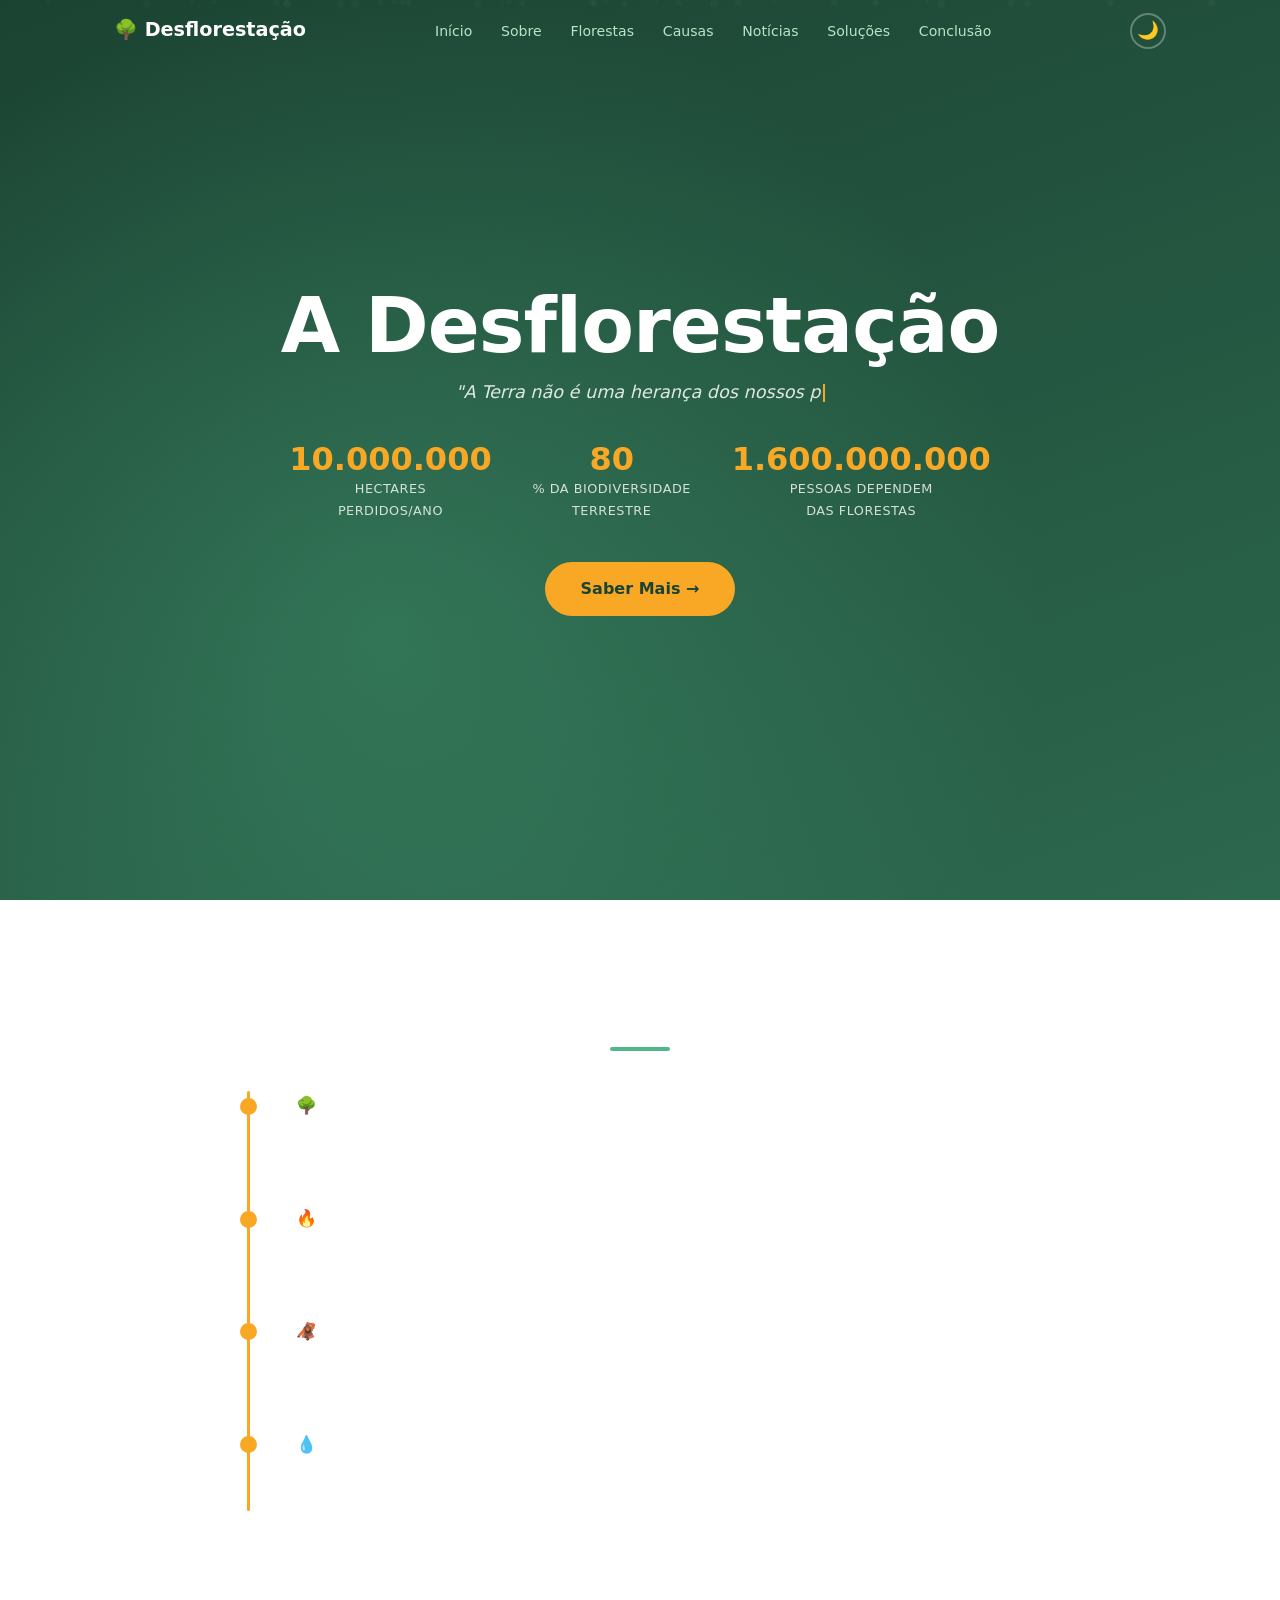
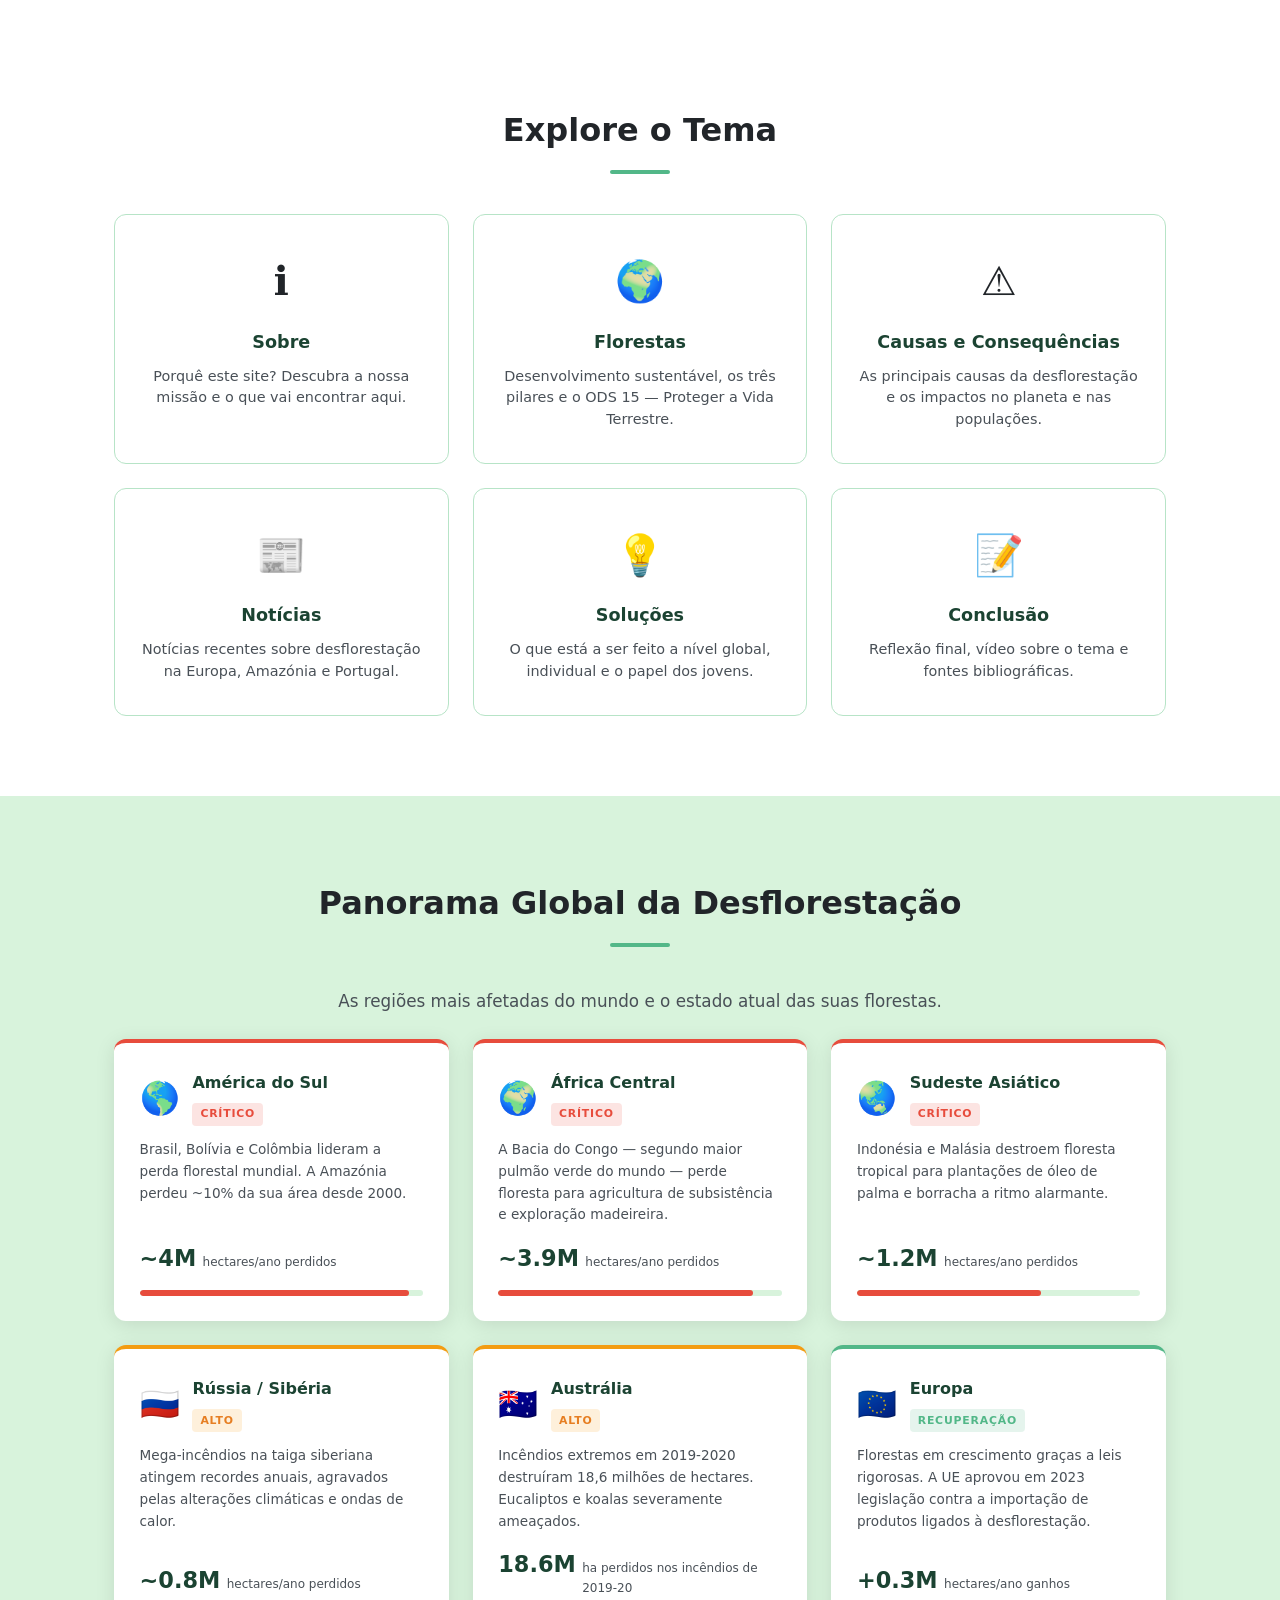
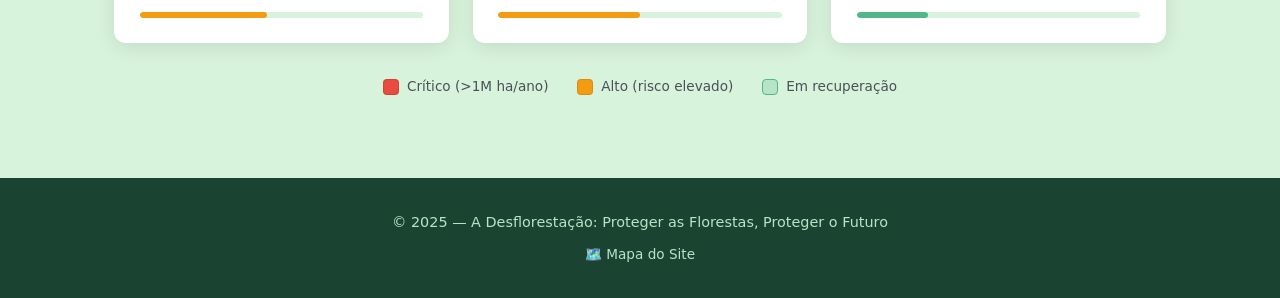
==== desflorestacao/index.html @ 80fd644a "Organizar: mover site desflorestacao para subpasta" ====
<!DOCTYPE html>
<html lang="pt">
<head>
    <meta charset="UTF-8">
    <meta name="viewport" content="width=device-width, initial-scale=1.0">
    <meta name="description" content="A desflorestação: causas, consequências e soluções para proteger as florestas e o futuro do planeta.">
    <title>A Desflorestação — Proteger as Florestas, Proteger o Futuro</title>
    <link rel="icon" href="data:image/svg+xml,<svg xmlns='http://www.w3.org/2000/svg' viewBox='0 0 100 100'><text y='.9em' font-size='90'>🌳</text></svg>">
    <link rel="stylesheet" href="css/style.css">
</head>
<body>

    <!-- Loading Screen -->
    <div class="loader-screen">
        <div class="loader-tree">
            <div class="loader-trunk"></div>
            <div class="loader-leaves"></div>
        </div>
        <p class="loader-text">A CARREGAR...</p>
    </div>

    <nav id="navbar">
        <div class="nav-container">
            <a href="index.html" class="nav-logo">🌳 Desflorestação</a>
            <button class="nav-toggle" aria-label="Menu">&#9776;</button>
            <ul class="nav-links">
                <li><a href="index.html" class="active">Início</a></li>
                <li><a href="pages/sobre.html">Sobre</a></li>
                <li><a href="pages/florestas.html">Florestas</a></li>
                <li><a href="pages/causas.html">Causas</a></li>
                <li><a href="pages/noticias.html">Notícias</a></li>
                <li><a href="pages/solucoes.html">Soluções</a></li>
                <li><a href="pages/conclusao.html">Conclusão</a></li>
            </ul>
            <button class="dark-toggle" aria-label="Modo escuro">🌙</button>
        </div>
    </nav>

    <header id="hero">
        <div class="hero-video-bg">
            <video autoplay muted loop playsinline poster="https://images.unsplash.com/photo-1448375240586-882707db888b?w=1600&q=80">
                <source src="assets/video/forest.mp4" type="video/mp4">
            </video>
        </div>
        <div class="hero-gradient-anim"></div>
        <div class="hero-overlay"></div>
        <div class="hero-particles" id="particles"></div>
        <div class="hero-content">
            <h1 class="hero-title-anim">A Desflorestação</h1>
            <div class="typewriter-quote">
                <span class="typewriter-text"></span><span class="typewriter-cursor"></span>
            </div>
            <div class="hero-stats">
                <div class="stat">
                    <span class="stat-number" data-target="10000000">0</span>
                    <span class="stat-label">hectares perdidos/ano</span>
                </div>
                <div class="stat">
                    <span class="stat-number" data-target="80">0</span>
                    <span class="stat-label">% da biodiversidade terrestre</span>
                </div>
                <div class="stat">
                    <span class="stat-number" data-target="1600000000">0</span>
                    <span class="stat-label">pessoas dependem das florestas</span>
                </div>
            </div>
            <a href="pages/sobre.html" class="btn-hero">Saber Mais →</a>
        </div>
    </header>

    <!-- Dados Impactantes (Parallax) -->
    <section class="section parallax-section parallax-facts">
        <div class="container">
            <h2 class="section-title">Sabia Que...</h2>
            <div class="facts-timeline">
                <div class="fact-item">
                    <div class="fact-marker"></div>
                    <div class="fact-content">
                        <h3>🌳 4,7 milhões de hectares por ano</h3>
                        <p>Entre 2010 e 2020, o mundo perdeu cerca de 4,7 milhões de hectares de floresta por ano — uma área equivalente ao território da Dinamarca anualmente.</p>
                    </div>
                </div>
                <div class="fact-item">
                    <div class="fact-marker"></div>
                    <div class="fact-content">
                        <h3>🔥 A Amazónia emite mais CO₂ do que absorve</h3>
                        <p>Estudos recentes mostram que partes da Floresta Amazónica já emitem mais dióxido de carbono do que absorvem, devido à desflorestação e aos incêndios.</p>
                    </div>
                </div>
                <div class="fact-item">
                    <div class="fact-marker"></div>
                    <div class="fact-content">
                        <h3>🦧 137 espécies extintas por dia</h3>
                        <p>A destruição das florestas tropicais é responsável pela extinção de aproximadamente 137 espécies de plantas, animais e insetos todos os dias.</p>
                    </div>
                </div>
                <div class="fact-item">
                    <div class="fact-marker"></div>
                    <div class="fact-content">
                        <h3>💧 As florestas regulam 75% da água doce</h3>
                        <p>As florestas são cruciais para o ciclo da água: filtram e regulam cerca de 75% dos recursos de água doce acessíveis do mundo.</p>
                    </div>
                </div>
            </div>
        </div>
    </section>

    <!-- Destaques / Cards de navegação -->
    <section class="section">
        <div class="container">
            <h2 class="section-title">Explore o Tema</h2>
            <div class="home-grid">
                <a href="pages/sobre.html" class="home-card">
                    <span class="home-card-icon">ℹ️</span>
                    <h3>Sobre</h3>
                    <p>Porquê este site? Descubra a nossa missão e o que vai encontrar aqui.</p>
                </a>
                <a href="pages/florestas.html" class="home-card">
                    <span class="home-card-icon">🌍</span>
                    <h3>Florestas</h3>
                    <p>Desenvolvimento sustentável, os três pilares e o ODS 15 — Proteger a Vida Terrestre.</p>
                </a>
                <a href="pages/causas.html" class="home-card">
                    <span class="home-card-icon">⚠️</span>
                    <h3>Causas e Consequências</h3>
                    <p>As principais causas da desflorestação e os impactos no planeta e nas populações.</p>
                </a>
                <a href="pages/noticias.html" class="home-card">
                    <span class="home-card-icon">📰</span>
                    <h3>Notícias</h3>
                    <p>Notícias recentes sobre desflorestação na Europa, Amazónia e Portugal.</p>
                </a>
                <a href="pages/solucoes.html" class="home-card">
                    <span class="home-card-icon">💡</span>
                    <h3>Soluções</h3>
                    <p>O que está a ser feito a nível global, individual e o papel dos jovens.</p>
                </a>
                <a href="pages/conclusao.html" class="home-card">
                    <span class="home-card-icon">📝</span>
                    <h3>Conclusão</h3>
                    <p>Reflexão final, vídeo sobre o tema e fontes bibliográficas.</p>
                </a>
            </div>
        </div>
    </section>

    <!-- Panorama Global -->
    <section class="section section-dark">
        <div class="container">
            <h2 class="section-title">Panorama Global da Desflorestação</h2>
            <p class="section-intro">As regiões mais afetadas do mundo e o estado atual das suas florestas.</p>
            <div class="global-grid">
                <div class="region-card region-critical">
                    <div class="region-header">
                        <span class="region-emoji">🌎</span>
                        <div>
                            <h3>América do Sul</h3>
                            <span class="region-tag critical">Crítico</span>
                        </div>
                    </div>
                    <p>Brasil, Bolívia e Colômbia lideram a perda florestal mundial. A Amazónia perdeu ~10% da sua área desde 2000.</p>
                    <div class="region-stat">
                        <span class="region-stat-num">~4M</span>
                        <span class="region-stat-label">hectares/ano perdidos</span>
                    </div>
                    <div class="region-bar"><div class="region-bar-fill" data-width="95%" style="width:0;background:#e74c3c;"></div></div>
                </div>
                <div class="region-card region-critical">
                    <div class="region-header">
                        <span class="region-emoji">🌍</span>
                        <div>
                            <h3>África Central</h3>
                            <span class="region-tag critical">Crítico</span>
                        </div>
                    </div>
                    <p>A Bacia do Congo — segundo maior pulmão verde do mundo — perde floresta para agricultura de subsistência e exploração madeireira.</p>
                    <div class="region-stat">
                        <span class="region-stat-num">~3.9M</span>
                        <span class="region-stat-label">hectares/ano perdidos</span>
                    </div>
                    <div class="region-bar"><div class="region-bar-fill" data-width="90%" style="width:0;background:#e74c3c;"></div></div>
                </div>
                <div class="region-card region-critical">
                    <div class="region-header">
                        <span class="region-emoji">🌏</span>
                        <div>
                            <h3>Sudeste Asiático</h3>
                            <span class="region-tag critical">Crítico</span>
                        </div>
                    </div>
                    <p>Indonésia e Malásia destroem floresta tropical para plantações de óleo de palma e borracha a ritmo alarmante.</p>
                    <div class="region-stat">
                        <span class="region-stat-num">~1.2M</span>
                        <span class="region-stat-label">hectares/ano perdidos</span>
                    </div>
                    <div class="region-bar"><div class="region-bar-fill" data-width="65%" style="width:0;background:#e74c3c;"></div></div>
                </div>
                <div class="region-card region-high">
                    <div class="region-header">
                        <span class="region-emoji">🇷🇺</span>
                        <div>
                            <h3>Rússia / Sibéria</h3>
                            <span class="region-tag high">Alto</span>
                        </div>
                    </div>
                    <p>Mega-incêndios na taiga siberiana atingem recordes anuais, agravados pelas alterações climáticas e ondas de calor.</p>
                    <div class="region-stat">
                        <span class="region-stat-num">~0.8M</span>
                        <span class="region-stat-label">hectares/ano perdidos</span>
                    </div>
                    <div class="region-bar"><div class="region-bar-fill" data-width="45%" style="width:0;background:#f39c12;"></div></div>
                </div>
                <div class="region-card region-high">
                    <div class="region-header">
                        <span class="region-emoji">🇦🇺</span>
                        <div>
                            <h3>Austrália</h3>
                            <span class="region-tag high">Alto</span>
                        </div>
                    </div>
                    <p>Incêndios extremos em 2019-2020 destruíram 18,6 milhões de hectares. Eucaliptos e koalas severamente ameaçados.</p>
                    <div class="region-stat">
                        <span class="region-stat-num">18.6M</span>
                        <span class="region-stat-label">ha perdidos nos incêndios de 2019-20</span>
                    </div>
                    <div class="region-bar"><div class="region-bar-fill" data-width="50%" style="width:0;background:#f39c12;"></div></div>
                </div>
                <div class="region-card region-moderate">
                    <div class="region-header">
                        <span class="region-emoji">🇪🇺</span>
                        <div>
                            <h3>Europa</h3>
                            <span class="region-tag moderate">Recuperação</span>
                        </div>
                    </div>
                    <p>Florestas em crescimento graças a leis rigorosas. A UE aprovou em 2023 legislação contra a importação de produtos ligados à desflorestação.</p>
                    <div class="region-stat">
                        <span class="region-stat-num">+0.3M</span>
                        <span class="region-stat-label">hectares/ano ganhos</span>
                    </div>
                    <div class="region-bar"><div class="region-bar-fill" data-width="25%" style="width:0;background:var(--green-light);"></div></div>
                </div>
            </div>
            <div class="map-legend" style="margin-top:2rem;">
                <div class="legend-item"><span class="legend-dot critical"></span> Crítico (&gt;1M ha/ano)</div>
                <div class="legend-item"><span class="legend-dot high"></span> Alto (risco elevado)</div>
                <div class="legend-item"><span class="legend-dot moderate"></span> Em recuperação</div>
            </div>
        </div>
    </section>

    <footer>
        <div class="container">
            <p>&copy; 2025 — A Desflorestação: Proteger as Florestas, Proteger o Futuro</p>
            <p style="margin-top:.5rem;font-size:.85rem;"><a href="sitemap.html" style="color:var(--green-pale);text-decoration:none;">🗺️ Mapa do Site</a></p>
        </div>
    </footer>

    <!-- Back to Top -->
    <button class="back-to-top" aria-label="Voltar ao topo">↑</button>

    <script src="js/script.js"></script>
</body>
</html>
---- desflorestacao/css/style.css ----
/* ===== RESET & BASE ===== */
*, *::before, *::after { margin: 0; padding: 0; box-sizing: border-box; }

:root {
    --green-dark: #1b4332;
    --green-mid: #2d6a4f;
    --green-light: #52b788;
    --green-pale: #b7e4c7;
    --green-bg: #d8f3dc;
    --accent: #f9a825;
    --white: #ffffff;
    --text: #212529;
    --text-light: #495057;
    --shadow: 0 4px 20px rgba(0,0,0,.1);
    --radius: 12px;
    --bg-body: #ffffff;
    --card-bg: #ffffff;
    --section-dark-bg: #d8f3dc;
}

/* ===== DARK MODE ===== */
[data-theme="dark"] {
    --bg-body: #0d1b12;
    --card-bg: #132a1c;
    --white: #132a1c;
    --text: #e0e0e0;
    --text-light: #adb5bd;
    --green-bg: #132a1c;
    --green-pale: #2d6a4f;
    --shadow: 0 4px 20px rgba(0,0,0,.4);
    --section-dark-bg: #0a1610;
}

[data-theme="dark"] body { background: var(--bg-body); }
[data-theme="dark"] .section-dark { background: var(--section-dark-bg); }
[data-theme="dark"] .news-card,
[data-theme="dark"] .sol-card,
[data-theme="dark"] .cause-item,
[data-theme="dark"] .conseq-card,
[data-theme="dark"] .target-card,
[data-theme="dark"] .importance-item,
[data-theme="dark"] .chain-step,
[data-theme="dark"] .success-card,
[data-theme="dark"] .home-card,
[data-theme="dark"] .pillars-card,
[data-theme="dark"] .bib-group,
[data-theme="dark"] .highlight-box { background: var(--card-bg); border-color: var(--green-mid); }
[data-theme="dark"] .page-header { background: linear-gradient(135deg, #091a0f, #163b28); }
[data-theme="dark"] footer { background: #060e09; }
[data-theme="dark"] .data-bar-track { background: #1a3d28; }
[data-theme="dark"] .facts-timeline::before { background: var(--green-mid); }
[data-theme="dark"] .fact-marker { border-color: var(--section-dark-bg); }
[data-theme="dark"] .section-title::after { background: var(--accent); }
[data-theme="dark"] .home-card:hover { box-shadow: 0 6px 30px rgba(82,183,136,.2); }

html { scroll-behavior: smooth; font-size: 16px; }

body {
    font-family: 'Segoe UI', system-ui, -apple-system, sans-serif;
    color: var(--text);
    line-height: 1.7;
    background: var(--bg-body);
    transition: background .4s, color .4s;
    cursor: url("data:image/svg+xml,<svg xmlns='http://www.w3.org/2000/svg' width='24' height='24'><text y='18' font-size='18'>🌿</text></svg>") 4 4, auto;
}

a, button, .home-card, .news-card, .sol-card, .cause-item, .conseq-card {
    cursor: url("data:image/svg+xml,<svg xmlns='http://www.w3.org/2000/svg' width='24' height='24'><text y='18' font-size='18'>🍃</text></svg>") 4 4, pointer;
}

/* ===== LOADING SCREEN ===== */
.loader-screen {
    position: fixed;
    inset: 0;
    z-index: 9999;
    background: var(--green-dark);
    display: flex;
    flex-direction: column;
    align-items: center;
    justify-content: center;
    transition: opacity .6s ease, visibility .6s ease;
}

.loader-screen.hidden {
    opacity: 0;
    visibility: hidden;
}

.loader-tree {
    position: relative;
    width: 80px;
    height: 120px;
}

.loader-trunk {
    position: absolute;
    bottom: 0;
    left: 50%;
    transform: translateX(-50%);
    width: 10px;
    height: 40px;
    background: #8B5E3C;
    border-radius: 3px;
}

.loader-leaves {
    position: absolute;
    bottom: 30px;
    left: 50%;
    margin-left: -35px;
    width: 0;
    height: 0;
    border-left: 35px solid transparent;
    border-right: 35px solid transparent;
    border-bottom: 70px solid var(--green-light);
    border-radius: 8px;
    animation: growTree 1.2s ease-out forwards;
}

.loader-leaves::after {
    content: '';
    position: absolute;
    top: 22px;
    left: 50%;
    margin-left: -25px;
    width: 0;
    height: 0;
    border-left: 25px solid transparent;
    border-right: 25px solid transparent;
    border-bottom: 50px solid var(--green-mid);
    border-radius: 6px;
    animation: growTree 1.2s ease-out .3s forwards;
    opacity: 0;
}

@keyframes growTree {
    0% { transform: scaleY(0); opacity: 0; transform-origin: bottom; }
    60% { transform: scaleY(1.1); opacity: 1; }
    100% { transform: scaleY(1); opacity: 1; }
}

.loader-text {
    color: var(--green-pale);
    margin-top: 1.5rem;
    font-size: .9rem;
    letter-spacing: 2px;
    animation: loaderPulse 1.2s ease-in-out infinite;
}

@keyframes loaderPulse {
    0%, 100% { opacity: .4; }
    50% { opacity: 1; }
}

/* ===== PAGE TRANSITION ===== */
.page-transition {
    animation: pageIn .5s ease-out;
}

@keyframes pageIn {
    from { opacity: 0; transform: translateY(15px); }
    to { opacity: 1; transform: translateY(0); }
}

.page-leave {
    animation: pageOut .3s ease-in forwards;
}

@keyframes pageOut {
    to { opacity: 0; transform: translateY(-10px); }
}

/* ===== BACK TO TOP BUTTON ===== */
.back-to-top {
    position: fixed;
    bottom: 2rem;
    right: 2rem;
    width: 48px;
    height: 48px;
    background: var(--green-light);
    color: var(--white);
    border: none;
    border-radius: 50%;
    font-size: 1.3rem;
    display: flex;
    align-items: center;
    justify-content: center;
    box-shadow: 0 4px 16px rgba(0,0,0,.2);
    opacity: 0;
    visibility: hidden;
    transform: translateY(20px);
    transition: opacity .3s, visibility .3s, transform .3s, background .2s;
    z-index: 900;
}

.back-to-top.visible {
    opacity: 1;
    visibility: visible;
    transform: translateY(0);
}

.back-to-top:hover {
    background: var(--green-mid);
    transform: translateY(-3px);
}

/* ===== DARK MODE TOGGLE ===== */
.dark-toggle {
    background: none;
    border: 2px solid rgba(255,255,255,.3);
    color: var(--green-pale);
    width: 36px;
    height: 36px;
    border-radius: 50%;
    font-size: 1.1rem;
    display: flex;
    align-items: center;
    justify-content: center;
    transition: border-color .2s, transform .2s;
    margin-left: .6rem;
    flex-shrink: 0;
}

.dark-toggle:hover {
    border-color: var(--accent);
    transform: rotate(30deg);
}

img { max-width: 100%; display: block; }

.container {
    max-width: 1100px;
    margin: 0 auto;
    padding: 0 1.5rem;
}

/* ===== NAVBAR ===== */
#navbar {
    position: fixed;
    top: 0; left: 0; right: 0;
    z-index: 1000;
    background: transparent;
    -webkit-backdrop-filter: blur(0);
    backdrop-filter: blur(0);
    transition: background .4s, backdrop-filter .4s, box-shadow .4s;
}

#navbar.scrolled {
    background: rgba(27,67,50,.95);
    -webkit-backdrop-filter: blur(10px);
    backdrop-filter: blur(10px);
    box-shadow: 0 2px 20px rgba(0,0,0,.15);
}

/* On sub-pages (no hero), navbar starts solid */
.page-header ~ .section #navbar,
body:not(:has(#hero)) #navbar {
    background: rgba(27,67,50,.95);
    -webkit-backdrop-filter: blur(10px);
    backdrop-filter: blur(10px);
}

.nav-container {
    max-width: 1100px;
    margin: 0 auto;
    padding: .8rem 1.5rem;
    display: flex;
    align-items: center;
    justify-content: space-between;
}

.nav-logo {
    color: var(--white);
    font-weight: 700;
    font-size: 1.2rem;
    text-decoration: none;
}

.nav-links {
    display: flex;
    list-style: none;
    gap: .2rem;
}

.nav-links a {
    color: var(--green-pale);
    text-decoration: none;
    padding: .4rem .8rem;
    border-radius: 6px;
    font-size: .88rem;
    transition: background .2s, color .2s;
}

.nav-links a:hover,
.nav-links a.active {
    background: rgba(255,255,255,.15);
    color: var(--white);
}

.nav-toggle {
    display: none;
    background: none;
    border: none;
    color: var(--white);
    font-size: 1.6rem;
    cursor: pointer;
}

/* ===== HERO ===== */
#hero {
    position: relative;
    min-height: 100vh;
    display: flex;
    align-items: center;
    justify-content: center;
    text-align: center;
    background: var(--green-dark);
    color: #ffffff;
    overflow: hidden;
}

.hero-video-bg {
    position: absolute;
    inset: 0;
    z-index: 0;
}

.hero-video-bg video {
    width: 100%;
    height: 100%;
    object-fit: cover;
}

/* Animated gradient fallback when no video loads */
.hero-gradient-anim {
    position: absolute;
    inset: 0;
    background: linear-gradient(160deg,
        rgba(27,67,50,.92) 0%,
        rgba(45,106,79,.85) 30%,
        rgba(82,183,136,.6) 60%,
        rgba(27,67,50,.92) 100%);
    background-size: 300% 300%;
    animation: heroGradient 10s ease infinite;
    z-index: 1;
}

@keyframes heroGradient {
    0%   { background-position: 0% 50%; }
    50%  { background-position: 100% 50%; }
    100% { background-position: 0% 50%; }
}

.hero-overlay {
    position: absolute;
    inset: 0;
    background: radial-gradient(circle at 30% 70%, rgba(82,183,136,.3), transparent 60%);
    z-index: 2;
}

.hero-content {
    position: relative;
    z-index: 3;
    padding: 2rem;
}

#hero h1 {
    font-size: clamp(2.8rem, 6vw, 5rem);
    font-weight: 800;
    margin-bottom: .6rem;
    line-height: 1.1;
    letter-spacing: -1px;
}

.hero-tagline {
    font-size: 1.25rem;
    font-style: italic;
    opacity: .9;
    margin-bottom: 2.5rem;
    max-width: 500px;
    margin-left: auto;
    margin-right: auto;
}

.btn-hero {
    display: inline-block;
    padding: .85rem 2.2rem;
    background: var(--accent);
    color: var(--green-dark);
    font-weight: 700;
    text-decoration: none;
    border-radius: 50px;
    font-size: 1rem;
    transition: transform .2s, box-shadow .2s;
}

.btn-hero:hover {
    transform: translateY(-2px);
    box-shadow: 0 6px 24px rgba(249,168,37,.4);
}

/* ===== TYPEWRITER ===== */
.typewriter-quote {
    font-size: 1.1rem;
    font-style: italic;
    color: rgba(255,255,255,.85);
    min-height: 1.6em;
    margin-top: .5rem;
    margin-bottom: 2rem;
}

.typewriter-cursor {
    display: inline-block;
    width: 2px;
    height: 1em;
    background: var(--accent);
    margin-left: 2px;
    animation: blink .7s step-end infinite;
    vertical-align: text-bottom;
}

@keyframes blink {
    50% { opacity: 0; }
}

/* ===== SECTIONS ===== */
.section {
    padding: 5rem 0;
}

.section-dark {
    background: var(--green-bg);
    transition: background .4s;
}

/* ===== PARALLAX ===== */
.parallax-section {
    background-attachment: fixed;
    background-size: cover;
    background-position: center;
    background-repeat: no-repeat;
}

.parallax-facts {
    background-image: linear-gradient(rgba(27,67,50,.9), rgba(27,67,50,.92)),
        url('https://images.unsplash.com/photo-1448375240586-882707db888b?w=1600&q=80');
    color: #ffffff;
}

.parallax-facts .section-title,
.parallax-facts .fact-content h3 { color: #ffffff; }
.parallax-facts .fact-content p { color: rgba(255,255,255,.8); }
.parallax-facts .fact-marker { background: var(--accent); border-color: transparent; }
.parallax-facts .facts-timeline::before { background: var(--accent); }

.section-accent {
    background: linear-gradient(135deg, var(--green-dark), var(--green-mid));
    color: var(--white);
}

.section-title {
    font-size: 2rem;
    font-weight: 800;
    text-align: center;
    margin-bottom: 2.5rem;
    position: relative;
}

.section-title::after {
    content: '';
    display: block;
    width: 60px;
    height: 4px;
    background: var(--green-light);
    margin: .8rem auto 0;
    border-radius: 2px;
}

.section-accent .section-title::after {
    background: var(--accent);
}

.section-intro {
    max-width: 800px;
    margin: 0 auto 1.5rem;
    text-align: center;
    color: var(--text-light);
    font-size: 1.05rem;
}

.subsection-title {
    font-size: 1.4rem;
    color: var(--green-dark);
    text-align: center;
    margin: 3rem 0 1.5rem;
}

/* ===== SOBRE / ABOUT ===== */
.about-grid {
    display: grid;
    grid-template-columns: 1.2fr 1fr;
    gap: 2.5rem;
    align-items: start;
}

.about-text p { margin-bottom: 1rem; font-size: 1.05rem; }

.pillars-card {
    background: var(--white);
    border: 1px solid var(--green-pale);
    border-radius: var(--radius);
    padding: 2rem;
    box-shadow: var(--shadow);
    text-align: center;
}

.pillars-card h3 {
    color: var(--green-dark);
    margin-bottom: 1.5rem;
}

.pillars {
    display: flex;
    gap: 1.2rem;
    justify-content: center;
}

.pillar {
    display: flex;
    flex-direction: column;
    align-items: center;
    gap: .4rem;
}

.pillar-icon { font-size: 2rem; }

.pillar-name {
    font-size: .85rem;
    font-weight: 600;
    color: var(--green-dark);
}

/* ===== ODS 15 ===== */
.ods-content {
    display: flex;
    align-items: center;
    gap: 2.5rem;
    max-width: 800px;
    margin: 0 auto;
}

.ods-badge {
    flex-shrink: 0;
    width: 120px;
    height: 120px;
    background: linear-gradient(135deg, #56c02b, #3da51c);
    border-radius: var(--radius);
    display: flex;
    flex-direction: column;
    align-items: center;
    justify-content: center;
    color: var(--white);
    box-shadow: var(--shadow);
}

.ods-number {
    font-size: 2.5rem;
    font-weight: 900;
    line-height: 1;
}

.ods-label {
    font-size: .7rem;
    font-weight: 700;
    text-transform: uppercase;
    letter-spacing: 1px;
    text-align: center;
}

.ods-text p {
    font-size: 1.05rem;
    line-height: 1.8;
    color: var(--text);
    margin-bottom: .8rem;
}

/* ===== HIGHLIGHT BOXES ===== */
.highlight-boxes {
    display: grid;
    grid-template-columns: 1fr 1fr;
    gap: 1.5rem;
    margin: 2rem 0;
}

.highlight-box {
    background: linear-gradient(135deg, var(--green-bg), #e8f5e9);
    border-radius: var(--radius);
    padding: 1.8rem;
    border-left: 4px solid var(--green-light);
}

.highlight-box h3 {
    font-size: 1.1rem;
    margin-bottom: .6rem;
    color: var(--green-dark);
}

.highlight-box p {
    font-size: .95rem;
    color: var(--text-light);
    line-height: 1.6;
}

/* ===== CAUSES GRID ===== */
.causes-grid {
    display: grid;
    grid-template-columns: repeat(4, 1fr);
    gap: 1.5rem;
}

.cause-item {
    text-align: center;
    padding: 1.8rem 1rem;
    background: var(--white);
    border: 1px solid var(--green-pale);
    border-radius: var(--radius);
    transition: transform .2s, box-shadow .2s;
}

.cause-item:hover {
    transform: translateY(-4px);
    box-shadow: var(--shadow);
}

.cause-icon {
    font-size: 2.5rem;
    margin-bottom: .8rem;
}

.cause-item h4 {
    font-size: .95rem;
    color: var(--green-dark);
    margin-bottom: .5rem;
}

.cause-item p {
    font-size: .85rem;
    color: var(--text-light);
    line-height: 1.5;
}

/* ===== CONSEQUENCES ===== */
.consequences-grid {
    display: grid;
    grid-template-columns: repeat(4, 1fr);
    gap: 1.5rem;
}

.conseq-card {
    background: var(--white);
    border-radius: var(--radius);
    padding: 2rem 1.2rem;
    text-align: center;
    box-shadow: var(--shadow);
    transition: transform .2s;
}

.conseq-card:hover { transform: translateY(-4px); }

.conseq-icon {
    font-size: 2.5rem;
    margin-bottom: .8rem;
}

.conseq-card h3 {
    font-size: 1rem;
    color: var(--green-dark);
    margin-bottom: .5rem;
}

.conseq-card p {
    font-size: .88rem;
    color: var(--text-light);
    line-height: 1.5;
}

/* ===== NOTÍCIAS ===== */
.news-grid {
    display: grid;
    grid-template-columns: repeat(auto-fit, minmax(280px, 1fr));
    gap: 1.5rem;
}

.news-card {
    background: var(--white);
    border-radius: var(--radius);
    padding: 1.5rem;
    box-shadow: var(--shadow);
    display: flex;
    flex-direction: column;
    gap: .5rem;
    transition: transform .2s;
    border-top: 3px solid var(--green-light);
}

.news-card:hover { transform: translateY(-4px); }

.news-source {
    background: var(--green-light);
    color: var(--white);
    font-size: .72rem;
    font-weight: 700;
    padding: .2rem .6rem;
    border-radius: 4px;
    align-self: flex-start;
    text-transform: uppercase;
    letter-spacing: .5px;
}

.news-date {
    font-size: .8rem;
    color: var(--text-light);
}

.news-card h3 {
    font-size: .95rem;
    line-height: 1.4;
    color: var(--green-dark);
}

.news-link {
    display: inline-block;
    margin-top: auto;
    padding: .4rem .8rem;
    font-size: .82rem;
    font-weight: 600;
    color: var(--green-light);
    border: 1.5px solid var(--green-light);
    border-radius: 6px;
    text-decoration: none;
    align-self: flex-start;
    transition: background .2s, color .2s;
}

.news-link:hover {
    background: var(--green-light);
    color: var(--white);
}

/* ===== SOLUÇÕES ===== */
.solution-block {
    margin-bottom: 3rem;
}

.solution-heading {
    font-size: 1.4rem;
    color: var(--green-dark);
    margin-bottom: 1.5rem;
    display: flex;
    align-items: center;
    gap: .8rem;
}

.sol-num {
    width: 36px;
    height: 36px;
    background: var(--green-light);
    color: var(--white);
    border-radius: 50%;
    display: flex;
    align-items: center;
    justify-content: center;
    font-size: 1rem;
    font-weight: 800;
    flex-shrink: 0;
}

.solution-cards {
    display: grid;
    grid-template-columns: repeat(auto-fit, minmax(240px, 1fr));
    gap: 1.2rem;
}

.sol-card {
    background: var(--white);
    border: 1px solid var(--green-pale);
    border-radius: var(--radius);
    padding: 1.5rem;
    transition: box-shadow .2s, transform .2s;
}

.sol-card:hover {
    box-shadow: var(--shadow);
    transform: translateY(-3px);
}

.sol-card h4 {
    font-size: 1rem;
    margin-bottom: .6rem;
    color: var(--green-dark);
}

.sol-card p {
    font-size: .9rem;
    color: var(--text-light);
    line-height: 1.6;
}

/* ===== VÍDEO ===== */
.video-wrapper {
    position: relative;
    width: 100%;
    max-width: 750px;
    margin: 0 auto;
    padding-top: 56.25%;
    border-radius: var(--radius);
    overflow: hidden;
    box-shadow: var(--shadow);
}

.video-wrapper iframe {
    position: absolute;
    top: 0; left: 0;
    width: 100%;
    height: 100%;
    border: none;
}

/* ===== CONCLUSÃO ===== */
.conclusion-content {
    max-width: 800px;
    margin: 0 auto;
}

.conclusion-content p {
    margin-bottom: 1.2rem;
    font-size: 1.05rem;
    line-height: 1.8;
    opacity: .95;
}

.conclusion-content blockquote {
    margin-top: 2rem;
    padding: 1.5rem 2rem;
    background: rgba(255,255,255,.12);
    border-left: 4px solid var(--accent);
    border-radius: 0 var(--radius) var(--radius) 0;
    font-style: italic;
    font-size: 1.15rem;
    line-height: 1.7;
}

/* ===== BIBLIOGRAFIA ===== */
.bib-grid {
    display: grid;
    grid-template-columns: repeat(auto-fit, minmax(300px, 1fr));
    gap: 2rem;
}

.bib-group {
    background: var(--green-bg);
    border-radius: var(--radius);
    padding: 1.5rem;
}

.bib-group h3 {
    font-size: 1rem;
    color: var(--green-dark);
    margin-bottom: 1rem;
    padding-bottom: .5rem;
    border-bottom: 2px solid var(--green-pale);
}

.bib-group ul {
    list-style: none;
    display: flex;
    flex-direction: column;
    gap: .8rem;
}

.bib-group li {
    font-size: .9rem;
    line-height: 1.5;
    padding-left: 1rem;
    border-left: 2px solid var(--green-light);
    color: var(--text-light);
}

/* ===== PAGE HEADER (sub-pages) ===== */
.page-header {
    padding: 7rem 1.5rem 3rem;
    text-align: center;
    background: linear-gradient(135deg, var(--green-dark), var(--green-mid));
    color: var(--white);
}

.page-header h1 {
    font-size: clamp(2rem, 4vw, 3rem);
    font-weight: 800;
    letter-spacing: -0.5px;
}

.page-header-accent {
    background: linear-gradient(135deg, var(--green-dark), var(--green-mid));
}

/* ===== HOME GRID (index) ===== */
.home-grid {
    display: grid;
    grid-template-columns: repeat(auto-fit, minmax(280px, 1fr));
    gap: 1.5rem;
}

.home-card {
    display: flex;
    flex-direction: column;
    align-items: center;
    text-align: center;
    background: var(--white);
    border: 1px solid var(--green-pale);
    border-radius: var(--radius);
    padding: 2rem 1.5rem;
    text-decoration: none;
    color: var(--text);
    transition: transform .2s, box-shadow .2s;
}

.home-card:hover {
    transform: translateY(-6px);
    box-shadow: var(--shadow);
}

.home-card-icon {
    font-size: 2.5rem;
    margin-bottom: .8rem;
}

.home-card h3 {
    font-size: 1.1rem;
    color: var(--green-dark);
    margin-bottom: .5rem;
}

.home-card p {
    font-size: .9rem;
    color: var(--text-light);
    line-height: 1.5;
}

/* ===== PAGE NAV (prev/next) ===== */
.page-nav {
    padding: 2rem 0;
    border-top: 1px solid var(--green-pale);
}

.page-nav .container {
    display: flex;
    justify-content: space-between;
    align-items: center;
}

.page-nav-link {
    display: inline-flex;
    align-items: center;
    gap: .4rem;
    padding: .6rem 1.2rem;
    text-decoration: none;
    color: var(--green-dark);
    font-weight: 600;
    font-size: .95rem;
    border-radius: 8px;
    transition: background .2s, color .2s;
}

.page-nav-link:hover {
    background: var(--green-bg);
    color: var(--green-mid);
}

.page-nav-link.next {
    margin-left: auto;
}

/* ===== FOOTER ===== */
footer {
    background: var(--green-dark);
    color: var(--green-pale);
    text-align: center;
    padding: 2rem 1rem;
    font-size: .9rem;
}

/* ===== HERO ENHANCEMENTS ===== */
.hero-particles {
    position: absolute;
    inset: 0;
    overflow: hidden;
    z-index: 0;
}

.particle {
    position: absolute;
    width: 6px;
    height: 6px;
    background: rgba(255,255,255,.25);
    border-radius: 50%;
    animation: floatUp linear infinite;
}

@keyframes floatUp {
    0% { transform: translateY(0) scale(1); opacity: 0; }
    10% { opacity: 1; }
    90% { opacity: 1; }
    100% { transform: translateY(-100vh) scale(0); opacity: 0; }
}

.hero-title-anim {
    animation: slideInDown .8s ease-out;
}

@keyframes slideInDown {
    from { opacity: 0; transform: translateY(-40px); }
    to { opacity: 1; transform: translateY(0); }
}

.hero-stats {
    display: flex;
    gap: 2.5rem;
    justify-content: center;
    margin: 2rem 0 2.5rem;
    flex-wrap: wrap;
}

.stat {
    display: flex;
    flex-direction: column;
    align-items: center;
    animation: fadeInUp .6s ease-out both;
}

.stat:nth-child(1) { animation-delay: .3s; }
.stat:nth-child(2) { animation-delay: .5s; }
.stat:nth-child(3) { animation-delay: .7s; }

@keyframes fadeInUp {
    from { opacity: 0; transform: translateY(20px); }
    to { opacity: 1; transform: translateY(0); }
}

.stat-number {
    font-size: 2rem;
    font-weight: 900;
    color: var(--accent);
    line-height: 1.2;
}

.stat-label {
    font-size: .8rem;
    opacity: .8;
    text-transform: uppercase;
    letter-spacing: .5px;
    max-width: 160px;
    text-align: center;
}

/* ===== FACTS TIMELINE ===== */
.facts-timeline {
    position: relative;
    padding-left: 2rem;
    max-width: 800px;
    margin: 0 auto;
}

.facts-timeline::before {
    content: '';
    position: absolute;
    left: 7px;
    top: 0;
    bottom: 0;
    width: 3px;
    background: var(--green-light);
    border-radius: 2px;
}

.fact-item {
    position: relative;
    margin-bottom: 2rem;
    padding-left: 1.5rem;
}

.fact-marker {
    position: absolute;
    left: -2rem;
    top: .4rem;
    width: 17px;
    height: 17px;
    background: var(--green-light);
    border: 3px solid var(--green-bg);
    border-radius: 50%;
    z-index: 1;
}

.fact-content h3 {
    font-size: 1.05rem;
    color: var(--green-dark);
    margin-bottom: .3rem;
}

.fact-content p {
    font-size: .93rem;
    color: var(--text-light);
    line-height: 1.6;
}

/* ===== TARGETS GRID (ODS metas) ===== */
.targets-grid {
    display: grid;
    grid-template-columns: repeat(auto-fit, minmax(240px, 1fr));
    gap: 1.5rem;
}

.target-card {
    background: var(--white);
    border-radius: var(--radius);
    padding: 1.5rem;
    border-left: 4px solid var(--green-light);
    box-shadow: var(--shadow);
    transition: transform .2s;
}

.target-card:hover { transform: translateY(-3px); }

.target-num {
    display: inline-block;
    background: var(--green-light);
    color: var(--white);
    font-weight: 800;
    font-size: .85rem;
    padding: .2rem .6rem;
    border-radius: 4px;
    margin-bottom: .6rem;
}

.target-card p {
    font-size: .9rem;
    color: var(--text-light);
    line-height: 1.6;
}

/* ===== IMPORTANCE GRID ===== */
.importance-grid {
    display: grid;
    grid-template-columns: repeat(3, 1fr);
    gap: 1.5rem;
}

.importance-item {
    background: var(--white);
    border-radius: var(--radius);
    padding: 2rem 1.5rem;
    text-align: center;
    box-shadow: var(--shadow);
    transition: transform .3s;
}

.importance-item:hover {
    transform: translateY(-5px) scale(1.02);
}

.importance-icon {
    font-size: 2.5rem;
    margin-bottom: .8rem;
}

.importance-item h3 {
    font-size: 1rem;
    color: var(--green-dark);
    margin-bottom: .5rem;
}

.importance-item p {
    font-size: .88rem;
    color: var(--text-light);
    line-height: 1.6;
}

/* ===== DATA BARS ===== */
.data-bars {
    max-width: 700px;
    margin: 0 auto;
    display: flex;
    flex-direction: column;
    gap: 1.2rem;
}

.data-bar-item { width: 100%; }

.data-bar-label {
    display: flex;
    justify-content: space-between;
    font-size: .9rem;
    font-weight: 600;
    color: var(--green-dark);
    margin-bottom: .3rem;
}

.data-bar-value {
    color: var(--text-light);
    font-weight: 500;
}

.data-bar-track {
    height: 22px;
    background: var(--green-bg);
    border-radius: 11px;
    overflow: hidden;
}

.data-bar-fill {
    height: 100%;
    background: linear-gradient(90deg, var(--green-light), var(--green-mid));
    border-radius: 11px;
    width: 0;
    transition: width 1.2s cubic-bezier(.25,.8,.25,1);
}

.data-note {
    text-align: center;
    font-size: .8rem;
    color: var(--text-light);
    margin-top: 1.5rem;
    font-style: italic;
}

/* ===== IMPACT CHAIN ===== */
.impact-chain {
    display: flex;
    align-items: center;
    justify-content: center;
    gap: .5rem;
    flex-wrap: wrap;
    margin: 1rem 0;
}

.chain-step {
    background: var(--white);
    border-radius: var(--radius);
    padding: 1.2rem 1rem;
    text-align: center;
    min-width: 120px;
    box-shadow: var(--shadow);
    transition: transform .3s;
}

.chain-step:hover { transform: scale(1.08); }

.chain-icon {
    font-size: 2rem;
    margin-bottom: .4rem;
}

.chain-step p {
    font-size: .82rem;
    font-weight: 600;
    color: var(--green-dark);
}

.chain-arrow {
    font-size: 1.5rem;
    color: var(--green-light);
    font-weight: 800;
}

/* ===== SUCCESS GRID ===== */
.success-grid {
    display: grid;
    grid-template-columns: repeat(auto-fit, minmax(240px, 1fr));
    gap: 1.5rem;
}

.success-card {
    background: var(--white);
    border-radius: var(--radius);
    padding: 1.8rem;
    text-align: center;
    box-shadow: var(--shadow);
    transition: transform .3s;
}

.success-card:hover { transform: translateY(-5px); }

.success-flag {
    font-size: 2.5rem;
    margin-bottom: .6rem;
}

.success-card h3 {
    font-size: 1rem;
    color: var(--green-dark);
    margin-bottom: .5rem;
}

.success-card p {
    font-size: .88rem;
    color: var(--text-light);
    line-height: 1.6;
}

/* ===== ANIMATIONS ===== */
.fade-in {
    opacity: 0;
    transform: translateY(30px);
    transition: opacity .6s ease, transform .6s ease;
}

.fade-in.visible {
    opacity: 1;
    transform: translateY(0);
}

/* Staggered delay for children */
.fade-in-stagger > * {
    opacity: 0;
    transform: translateY(20px);
    transition: opacity .5s ease, transform .5s ease;
}

.fade-in-stagger.visible > *:nth-child(1) { transition-delay: 0s; opacity: 1; transform: translateY(0); }
.fade-in-stagger.visible > *:nth-child(2) { transition-delay: .1s; opacity: 1; transform: translateY(0); }
.fade-in-stagger.visible > *:nth-child(3) { transition-delay: .2s; opacity: 1; transform: translateY(0); }
.fade-in-stagger.visible > *:nth-child(4) { transition-delay: .25s; opacity: 1; transform: translateY(0); }
.fade-in-stagger.visible > *:nth-child(5) { transition-delay: .3s; opacity: 1; transform: translateY(0); }

/* Slide from left */
.slide-left {
    opacity: 0;
    transform: translateX(-50px);
    transition: opacity .6s ease, transform .6s ease;
}

.slide-left.visible {
    opacity: 1;
    transform: translateX(0);
}

/* Slide from right */
.slide-right {
    opacity: 0;
    transform: translateX(50px);
    transition: opacity .6s ease, transform .6s ease;
}

.slide-right.visible {
    opacity: 1;
    transform: translateX(0);
}

/* Scale up */
.scale-in {
    opacity: 0;
    transform: scale(.85);
    transition: opacity .5s ease, transform .5s ease;
}

.scale-in.visible {
    opacity: 1;
    transform: scale(1);
}

/* Pulse animation for icons */
@keyframes pulse {
    0%, 100% { transform: scale(1); }
    50% { transform: scale(1.15); }
}

.pulse-hover:hover {
    animation: pulse .6s ease;
}

/* ===== GLOBAL PANORAMA / REGION CARDS ===== */
.global-grid {
    display: grid;
    grid-template-columns: repeat(3, 1fr);
    gap: 1.5rem;
}

.region-card {
    background: var(--card-bg, var(--white));
    border-radius: var(--radius);
    padding: 1.6rem;
    box-shadow: var(--shadow);
    border-top: 4px solid var(--green-pale);
    transition: transform .3s, box-shadow .3s;
    display: flex;
    flex-direction: column;
    gap: .8rem;
}

.region-card:hover {
    transform: translateY(-5px);
    box-shadow: 0 8px 30px rgba(0,0,0,.15);
}

.region-card.region-critical { border-top-color: #e74c3c; }
.region-card.region-high { border-top-color: #f39c12; }
.region-card.region-moderate { border-top-color: var(--green-light); }

.region-header {
    display: flex;
    align-items: center;
    gap: .8rem;
}

.region-emoji {
    font-size: 2rem;
    line-height: 1;
}

.region-header h3 {
    font-size: 1rem;
    color: var(--green-dark);
    margin-bottom: .15rem;
}

[data-theme="dark"] .region-header h3 { color: var(--green-pale); }

.region-tag {
    display: inline-block;
    font-size: .68rem;
    font-weight: 700;
    text-transform: uppercase;
    letter-spacing: .8px;
    padding: .15rem .5rem;
    border-radius: 4px;
}

.region-tag.critical {
    background: rgba(231,76,60,.15);
    color: #e74c3c;
}

.region-tag.high {
    background: rgba(243,156,18,.15);
    color: #e67e22;
}

.region-tag.moderate {
    background: rgba(82,183,136,.15);
    color: var(--green-light);
}

.region-card p {
    font-size: .85rem;
    color: var(--text-light);
    line-height: 1.6;
    flex-grow: 1;
}

.region-stat {
    display: flex;
    align-items: baseline;
    gap: .4rem;
}

.region-stat-num {
    font-size: 1.4rem;
    font-weight: 800;
    color: var(--green-dark);
}

[data-theme="dark"] .region-stat-num { color: var(--accent); }

.region-stat-label {
    font-size: .75rem;
    color: var(--text-light);
}

.region-bar {
    height: 6px;
    background: var(--green-bg);
    border-radius: 3px;
    overflow: hidden;
}

[data-theme="dark"] .region-bar { background: #1a3d28; }

.region-bar-fill {
    height: 100%;
    border-radius: 3px;
    transition: width 1s ease-out;
}

.map-legend {
    display: flex;
    justify-content: center;
    gap: 1.8rem;
    margin-top: 1.2rem;
    font-size: .85rem;
    flex-wrap: wrap;
    color: var(--text-light);
}

.legend-item {
    display: flex;
    align-items: center;
    gap: .5rem;
    font-weight: 500;
}

.legend-dot {
    width: 16px;
    height: 16px;
    border-radius: 4px;
    border: 1px solid rgba(0,0,0,.1);
}

.legend-dot.critical { background: #e74c3c; }
.legend-dot.high { background: #f39c12; }
.legend-dot.moderate { background: var(--green-pale); border-color: var(--green-light); }

/* ===== RESPONSIVE ===== */
@media (max-width: 900px) {
    .causes-grid,
    .consequences-grid {
        grid-template-columns: repeat(2, 1fr);
    }
    .importance-grid {
        grid-template-columns: repeat(2, 1fr);
    }
}

@media (max-width: 768px) {
    .nav-toggle { display: block; }

    .nav-links {
        display: none;
        flex-direction: column;
        position: absolute;
        top: 100%;
        left: 0; right: 0;
        background: var(--green-dark);
        padding: 1rem;
        gap: 0;
    }

    .nav-links.open { display: flex; }

    .nav-links a {
        padding: .8rem 1rem;
        border-radius: 0;
    }

    .about-grid {
        grid-template-columns: 1fr;
    }

    .highlight-boxes {
        grid-template-columns: 1fr;
    }

    .ods-content {
        flex-direction: column;
        text-align: center;
    }

    .causes-grid,
    .consequences-grid {
        grid-template-columns: 1fr 1fr;
    }

    .solution-cards {
        grid-template-columns: 1fr;
    }

    .importance-grid {
        grid-template-columns: 1fr;
    }

    .hero-stats {
        gap: 1.5rem;
    }

    .stat-number {
        font-size: 1.5rem;
    }

    .impact-chain {
        flex-direction: column;
    }

    .chain-arrow {
        transform: rotate(90deg);
    }

    .back-to-top {
        bottom: 1.2rem;
        right: 1.2rem;
        width: 42px;
        height: 42px;
    }

    .parallax-section {
        background-attachment: scroll;
    }

    .global-grid {
        grid-template-columns: 1fr 1fr;
    }
}

@media (max-width: 480px) {
    .causes-grid,
    .consequences-grid {
        grid-template-columns: 1fr;
    }

    .pillars { flex-direction: column; }

    .hero-stats { flex-direction: column; gap: 1rem; }

    .global-grid { grid-template-columns: 1fr; }
}
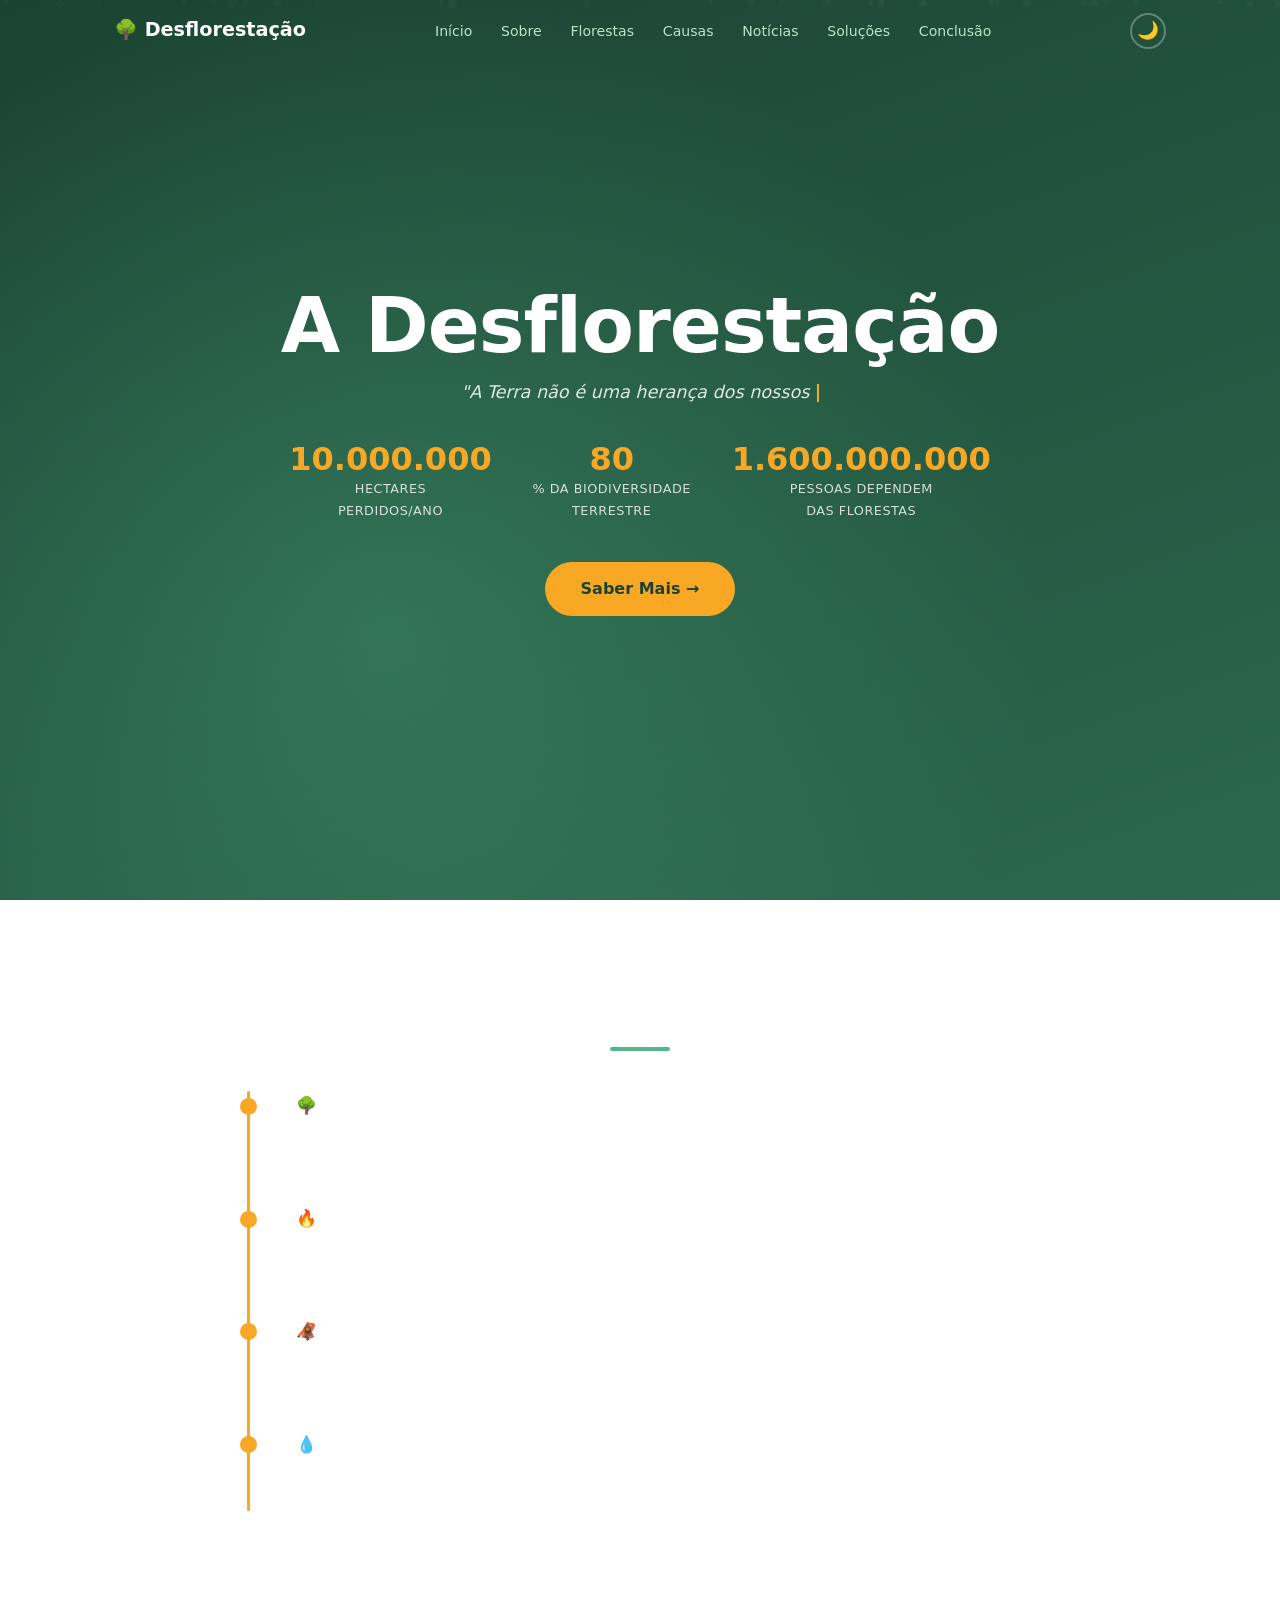
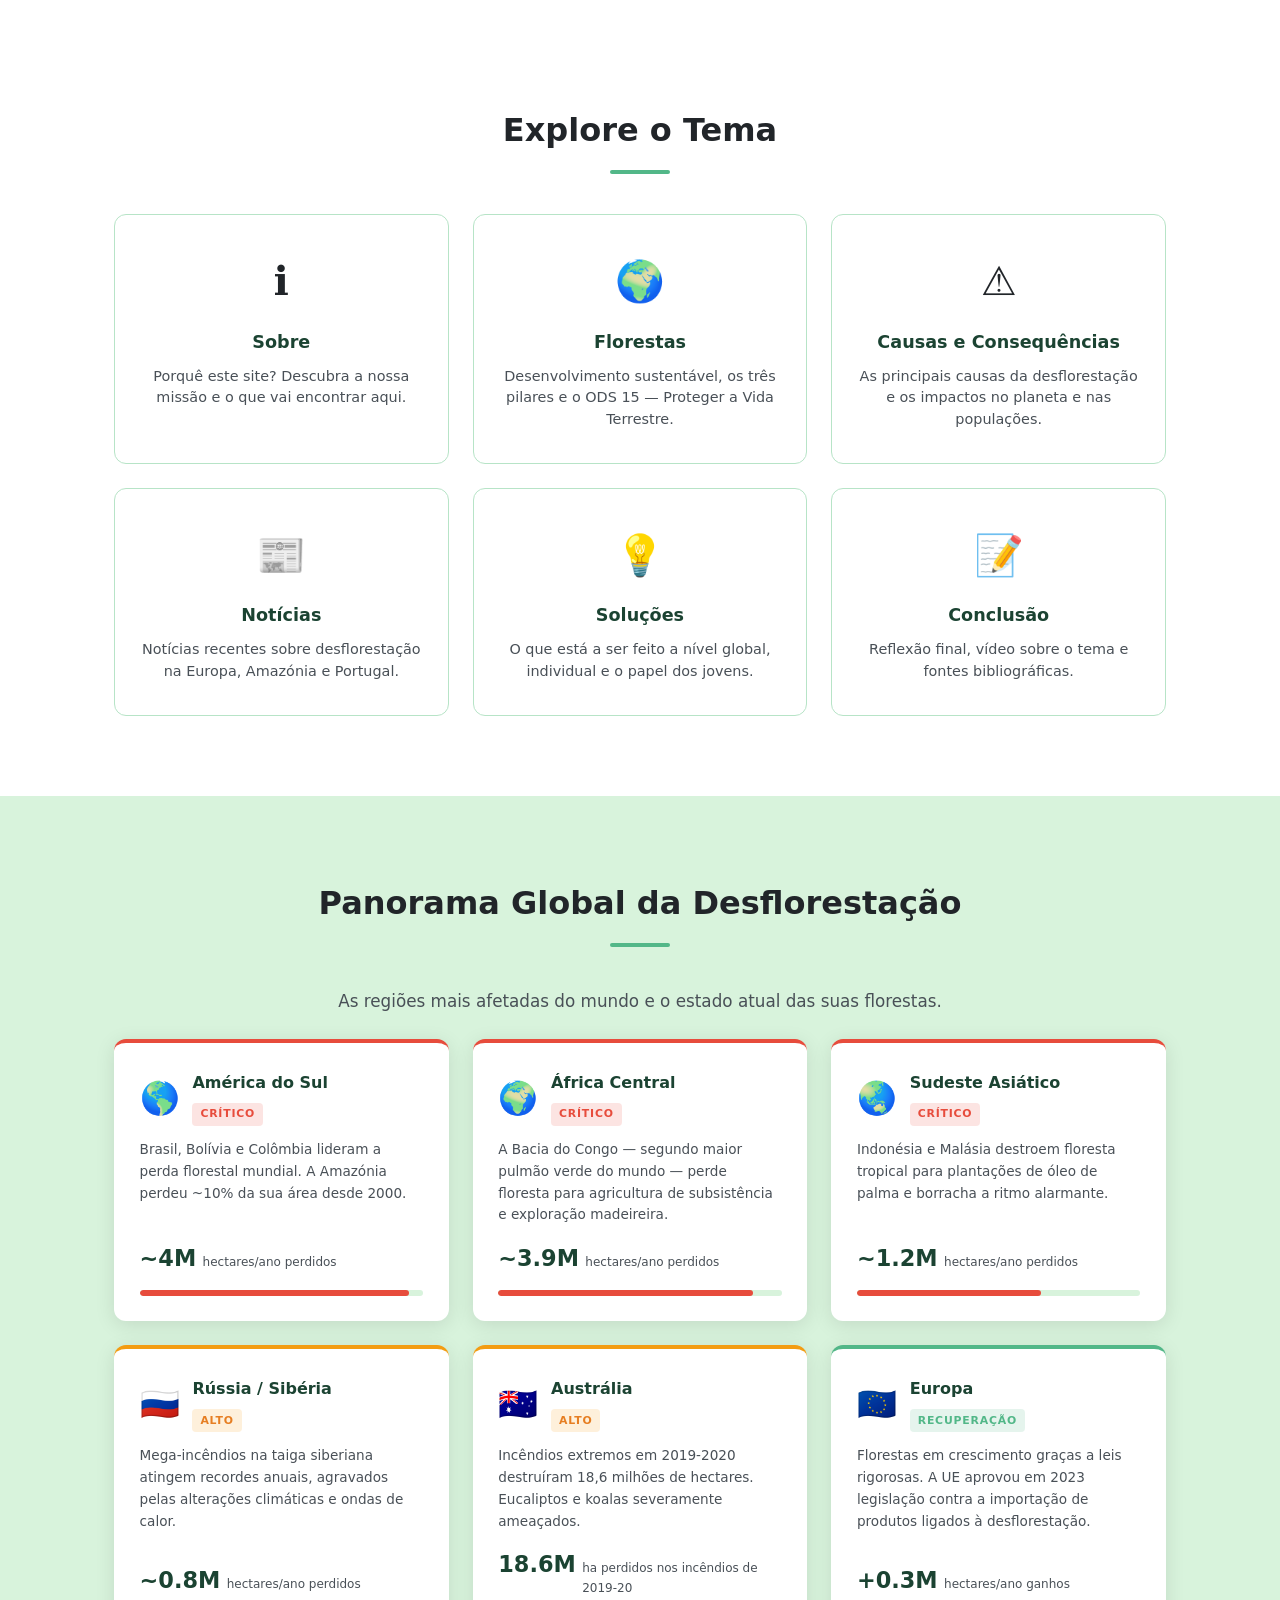
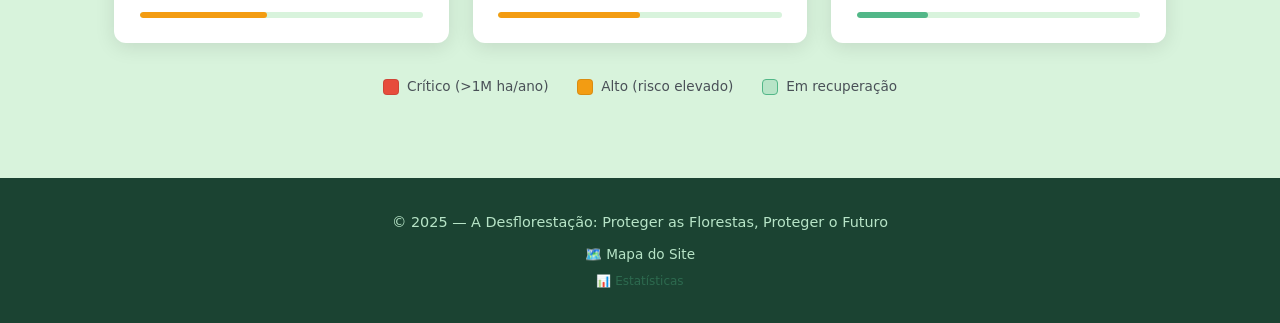
==== commit 98fbbca9: "Adicionar página de estatísticas do site (contadores de visitas via localStorage)" ====
--- a/desflorestacao/index.html
+++ b/desflorestacao/index.html
@@ -253,6 +253,7 @@
         <div class="container">
             <p>&copy; 2025 — A Desflorestação: Proteger as Florestas, Proteger o Futuro</p>
             <p style="margin-top:.5rem;font-size:.85rem;"><a href="sitemap.html" style="color:var(--green-pale);text-decoration:none;">🗺️ Mapa do Site</a></p>
+            <p style="margin-top:.3rem;font-size:.75rem;"><a href="pages/estatisticas.html" style="color:var(--green-mid);text-decoration:none;">📊 Estatísticas</a></p>
         </div>
     </footer>
 
--- a/desflorestacao/css/style.css
+++ b/desflorestacao/css/style.css
@@ -45,6 +45,9 @@
 [data-theme="dark"] .pillars-card,
 [data-theme="dark"] .bib-group,
 [data-theme="dark"] .highlight-box { background: var(--card-bg); border-color: var(--green-mid); }
+[data-theme="dark"] .stats-card,
+[data-theme="dark"] .stats-page-row,
+[data-theme="dark"] .stats-session-item { background: var(--card-bg); border-color: var(--green-mid); }
 [data-theme="dark"] .page-header { background: linear-gradient(135deg, #091a0f, #163b28); }
 [data-theme="dark"] footer { background: #060e09; }
 [data-theme="dark"] .data-bar-track { background: #1a3d28; }
@@ -1377,6 +1380,210 @@
     animation: pulse .6s ease;
 }
 
+/* ===== STATISTICS PAGE ===== */
+.stats-overview {
+    display: grid;
+    grid-template-columns: repeat(4, 1fr);
+    gap: 1.5rem;
+}
+
+.stats-card {
+    background: var(--card-bg, var(--white));
+    border: 1px solid var(--green-pale);
+    border-radius: var(--radius);
+    padding: 2rem 1.2rem;
+    text-align: center;
+    box-shadow: var(--shadow);
+    transition: transform .3s, box-shadow .3s;
+}
+
+.stats-card:hover {
+    transform: translateY(-4px);
+    box-shadow: 0 8px 30px rgba(0,0,0,.12);
+}
+
+.stats-card-icon {
+    font-size: 2.2rem;
+    margin-bottom: .6rem;
+}
+
+.stats-card-number {
+    font-size: 2rem;
+    font-weight: 800;
+    color: var(--green-dark);
+    line-height: 1.2;
+}
+
+[data-theme="dark"] .stats-card-number { color: var(--accent); }
+
+.stats-card-label {
+    font-size: .85rem;
+    color: var(--text-light);
+    margin-top: .3rem;
+}
+
+/* Pages Ranking */
+.stats-pages-list {
+    max-width: 700px;
+    margin: 0 auto;
+    display: flex;
+    flex-direction: column;
+    gap: .8rem;
+}
+
+.stats-page-row {
+    display: flex;
+    align-items: center;
+    gap: 1rem;
+    background: var(--card-bg, var(--white));
+    border-radius: var(--radius);
+    padding: 1rem 1.3rem;
+    box-shadow: var(--shadow);
+}
+
+.stats-page-rank {
+    font-weight: 800;
+    font-size: 1rem;
+    color: var(--green-mid);
+    min-width: 2.2rem;
+}
+
+.stats-page-name {
+    font-weight: 600;
+    font-size: .95rem;
+    color: var(--text);
+    min-width: 110px;
+}
+
+.stats-page-bar-track {
+    flex: 1;
+    height: 10px;
+    background: var(--green-bg);
+    border-radius: 5px;
+    overflow: hidden;
+}
+
+[data-theme="dark"] .stats-page-bar-track { background: #1a3d28; }
+
+.stats-page-bar-fill {
+    height: 100%;
+    background: linear-gradient(90deg, var(--green-light), var(--green-mid));
+    border-radius: 5px;
+    transition: width .8s ease-out;
+}
+
+.stats-page-count {
+    font-weight: 700;
+    font-size: .9rem;
+    color: var(--green-dark);
+    min-width: 2rem;
+    text-align: right;
+}
+
+[data-theme="dark"] .stats-page-count { color: var(--accent); }
+
+/* Chart */
+.stats-chart {
+    max-width: 600px;
+    margin: 0 auto;
+}
+
+.stats-chart-bars {
+    display: flex;
+    align-items: flex-end;
+    justify-content: center;
+    gap: 1rem;
+    height: 200px;
+    padding-bottom: .5rem;
+}
+
+.stats-chart-col {
+    display: flex;
+    flex-direction: column;
+    align-items: center;
+    flex: 1;
+    height: 100%;
+    justify-content: flex-end;
+}
+
+.stats-chart-value {
+    font-size: .85rem;
+    font-weight: 700;
+    color: var(--green-dark);
+    margin-bottom: .3rem;
+}
+
+[data-theme="dark"] .stats-chart-value { color: var(--accent); }
+
+.stats-chart-bar {
+    width: 100%;
+    max-width: 50px;
+    background: linear-gradient(0deg, var(--green-mid), var(--green-light));
+    border-radius: 6px 6px 0 0;
+    min-height: 4px;
+    transition: height .6s ease-out;
+}
+
+.stats-chart-label {
+    font-size: .75rem;
+    color: var(--text-light);
+    margin-top: .5rem;
+    text-transform: capitalize;
+}
+
+/* Session Info */
+.stats-session-grid {
+    display: grid;
+    grid-template-columns: repeat(2, 1fr);
+    gap: 1.2rem;
+    max-width: 700px;
+    margin: 0 auto;
+}
+
+.stats-session-item {
+    background: var(--card-bg, var(--white));
+    border-radius: var(--radius);
+    padding: 1.3rem 1.5rem;
+    box-shadow: var(--shadow);
+    display: flex;
+    justify-content: space-between;
+    align-items: center;
+}
+
+.stats-session-label {
+    font-size: .9rem;
+    color: var(--text);
+}
+
+.stats-session-value {
+    font-weight: 700;
+    font-size: 1rem;
+    color: var(--green-dark);
+}
+
+[data-theme="dark"] .stats-session-value { color: var(--green-light); }
+
+/* Note */
+.stats-note {
+    background: linear-gradient(135deg, var(--green-bg), #e8f5e9);
+    border-left: 4px solid var(--green-light);
+    border-radius: var(--radius);
+    padding: 1.5rem 2rem;
+    max-width: 700px;
+    margin: 0 auto;
+}
+
+[data-theme="dark"] .stats-note {
+    background: var(--card-bg);
+    border-color: var(--green-mid);
+}
+
+.stats-note p {
+    font-size: .95rem;
+    color: var(--text-light);
+    line-height: 1.7;
+}
+
 /* ===== GLOBAL PANORAMA / REGION CARDS ===== */
 .global-grid {
     display: grid;
@@ -1525,6 +1732,9 @@
         grid-template-columns: repeat(2, 1fr);
     }
     .importance-grid {
+        grid-template-columns: repeat(2, 1fr);
+    }
+    .stats-overview {
         grid-template-columns: repeat(2, 1fr);
     }
 }
@@ -1606,6 +1816,10 @@
     .global-grid {
         grid-template-columns: 1fr 1fr;
     }
+
+    .stats-session-grid {
+        grid-template-columns: 1fr;
+    }
 }
 
 @media (max-width: 480px) {
@@ -1619,4 +1833,10 @@
     .hero-stats { flex-direction: column; gap: 1rem; }
 
     .global-grid { grid-template-columns: 1fr; }
-}
+
+    .stats-overview { grid-template-columns: 1fr; }
+
+    .stats-page-row { flex-wrap: wrap; }
+
+    .stats-page-bar-track { min-width: 100%; order: 3; }
+}
